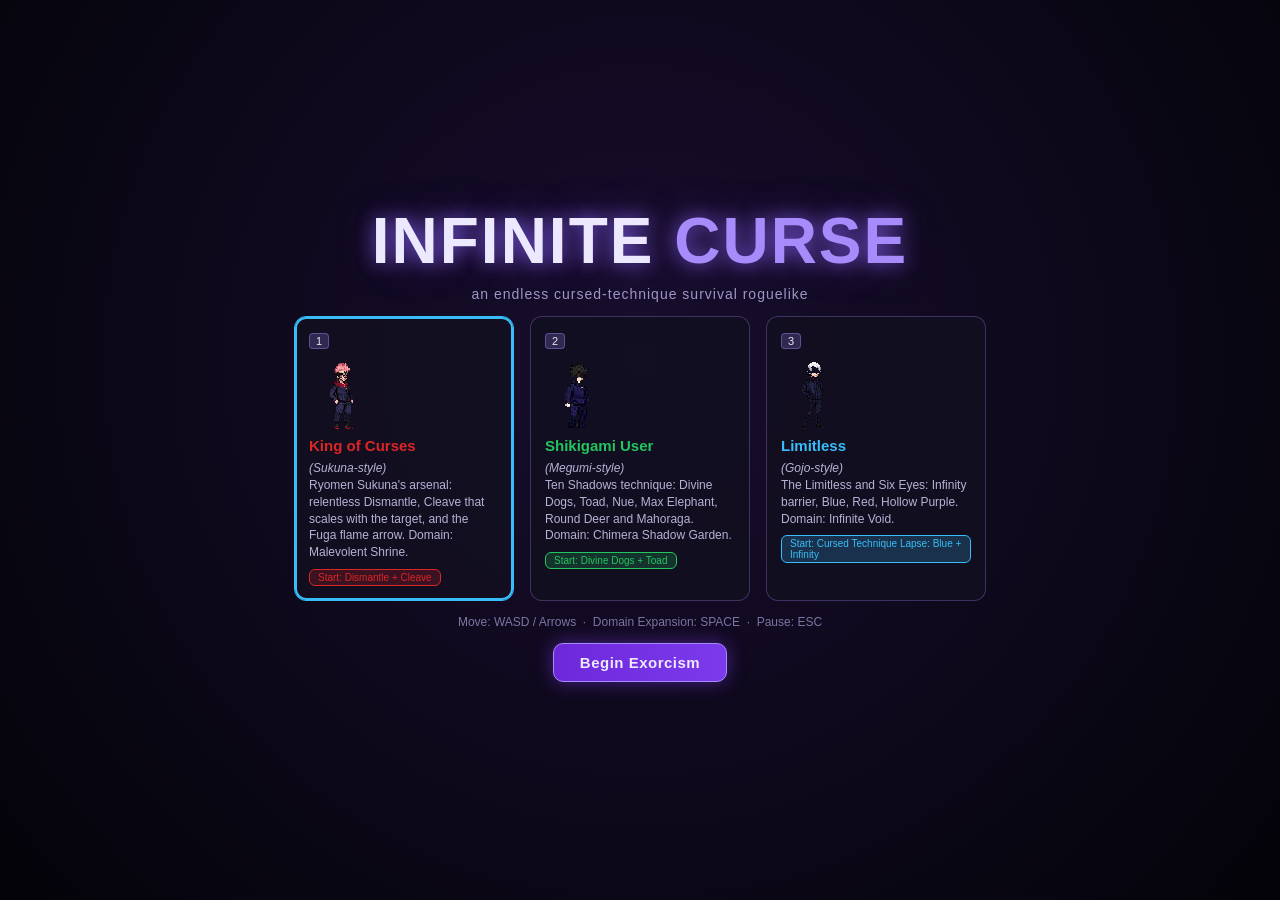
==== index.html @ 78629490 "Initial commit: Infinite Curse with contributor-friendly characters folder Co-Authored-By: Claude So" ====
<!DOCTYPE html>
<html lang="en">
<head>
<meta charset="UTF-8" />
<meta name="viewport" content="width=device-width, initial-scale=1.0" />
<title>Infinite Curse</title>
<link rel="stylesheet" href="style.css" />
</head>
<body>
<div id="app">
  <canvas id="game"></canvas>

  <div id="hud" class="hidden">
    <div class="bar-row">
      <div class="bar hp-bar"><div class="bar-fill hp-fill" id="hpFill"></div><span class="bar-label" id="hpLabel">100/100</span></div>
      <div class="lvl-badge" id="lvlBadge">Lv.1</div>
    </div>
    <div class="bar-row">
      <div class="bar xp-bar"><div class="bar-fill xp-fill" id="xpFill"></div></div>
    </div>
    <div class="bar-row" id="energyRow">
      <div class="bar energy-bar"><div class="bar-fill energy-fill" id="energyFill"></div><span class="bar-label" id="energyLabel">DOMAIN</span></div>
    </div>
    <div class="stats-row">
      <span id="timer">00:00</span>
      <span id="killCount">Curses Exorcised: 0</span>
    </div>
  </div>

  <div id="menu-overlay" class="overlay">
    <h1 class="title">INFINITE <span class="accent">CURSE</span></h1>
    <p class="subtitle">an endless cursed-technique survival roguelike</p>
    <div class="char-grid" id="charGrid"></div>
    <p class="hint">Move: WASD / Arrows &nbsp;·&nbsp; Domain Expansion: SPACE &nbsp;·&nbsp; Pause: ESC</p>
    <button class="btn primary" id="startBtn">Begin Exorcism</button>
    <p class="best" id="menuBest"></p>
  </div>

  <div id="levelup-overlay" class="overlay hidden">
    <h2 class="title small">CURSED TECHNIQUE <span class="accent">AWAKENING</span></h2>
    <div class="card-grid" id="upgradeCards"></div>
  </div>

  <div id="pause-overlay" class="overlay hidden">
    <h2 class="title small">PAUSED</h2>
    <p class="hint">Press ESC to resume</p>
  </div>

  <div id="gameover-overlay" class="overlay hidden">
    <h2 class="title small">CONSUMED <span class="accent">BY CURSE</span></h2>
    <div class="stats-final" id="finalStats"></div>
    <div class="go-buttons">
      <button class="btn primary" id="retryBtn">Retry</button>
      <button class="btn" id="menuBtn">Main Menu</button>
    </div>
  </div>

  <div id="banner" class="hidden"></div>
</div>
<!-- Add new characters here (see characters/README.md) -->
<script src="characters/registry.js"></script>
<script src="characters/itadori.js"></script>
<script src="characters/megumi.js"></script>
<script src="characters/gojo.js"></script>
<script src="game.js"></script>
</body>
</html>
---- style.css ----
* { margin: 0; padding: 0; box-sizing: border-box; }

html, body {
  width: 100%; height: 100%;
  overflow: hidden;
  background: #05050a;
  font-family: 'Segoe UI', 'Helvetica Neue', Arial, sans-serif;
  color: #e8e6f5;
  -webkit-font-smoothing: antialiased;
}

#app { position: relative; width: 100vw; height: 100vh; }

canvas#game { position: absolute; top: 0; left: 0; display: block; background: #060611; }

.hidden { display: none !important; }

/* ---------- HUD ---------- */
#hud {
  position: absolute; top: 14px; left: 14px; right: 14px;
  display: flex; flex-direction: column; gap: 4px;
  pointer-events: none;
  filter: drop-shadow(0 0 6px rgba(0,0,0,0.6));
}
.bar-row { display: flex; align-items: center; gap: 10px; }
.bar {
  position: relative; height: 16px; flex: 1;
  background: rgba(20,18,32,0.75);
  border: 1px solid rgba(140,120,220,0.35);
  border-radius: 8px;
  overflow: hidden;
  max-width: 420px;
}
.bar-fill { position: absolute; top: 0; left: 0; height: 100%; width: 0%; transition: width 0.15s linear; }
.hp-fill { background: linear-gradient(90deg,#7f1d1d,#ef4444); }
.xp-fill { background: linear-gradient(90deg,#6d28d9,#a78bfa); }
.energy-fill { background: linear-gradient(90deg,#0369a1,#38bdf8); }
.bar-label {
  position: absolute; inset: 0; display: flex; align-items: center; justify-content: center;
  font-size: 10px; font-weight: 700; letter-spacing: 0.5px; text-shadow: 0 1px 2px #000;
}
.energy-bar.ready { box-shadow: 0 0 10px 2px #38bdf8; animation: pulse 1s infinite; }
@keyframes pulse { 0%,100% { box-shadow: 0 0 6px 1px #38bdf8; } 50% { box-shadow: 0 0 16px 5px #7dd3fc; } }
.lvl-badge {
  background: rgba(109,40,217,0.85); border: 1px solid #a78bfa;
  padding: 2px 10px; border-radius: 8px; font-weight: 700; font-size: 12px;
}
.stats-row {
  display: flex; gap: 18px; font-size: 12px; color: #b9b4d9; margin-top: 2px;
  text-shadow: 0 1px 2px #000;
}

/* ---------- Overlays ---------- */
.overlay {
  position: absolute; inset: 0;
  display: flex; flex-direction: column; align-items: center; justify-content: center;
  gap: 14px;
  background: radial-gradient(circle at 50% 40%, rgba(40,20,70,0.55), rgba(3,3,8,0.92));
  text-align: center;
  padding: 24px;
}
.title {
  font-size: clamp(32px, 6vw, 64px);
  font-weight: 800;
  letter-spacing: 2px;
  color: #ece9ff;
  text-shadow: 0 0 18px rgba(140,100,255,0.75), 0 0 40px rgba(140,100,255,0.35);
}
.title.small { font-size: clamp(24px,4vw,36px); }
.accent { color: #a78bfa; }
.subtitle { color: #9d97c4; font-size: 14px; letter-spacing: 1px; margin-top: -6px; }
.hint { color: #7c76a3; font-size: 12px; }
.best { color: #6d67a0; font-size: 12px; }

.char-grid, .card-grid {
  display: flex; gap: 16px; flex-wrap: wrap; justify-content: center; max-width: 900px;
}
.char-card, .up-card {
  width: 220px;
  background: rgba(18,16,32,0.85);
  border: 1px solid rgba(140,120,220,0.35);
  border-radius: 12px;
  padding: 14px;
  cursor: pointer;
  transition: transform 0.12s ease, border-color 0.12s ease, box-shadow 0.12s ease;
  text-align: left;
}
.char-card:hover, .up-card:hover { transform: translateY(-4px); border-color: #a78bfa; box-shadow: 0 6px 24px rgba(140,100,255,0.25); }
.char-card.selected { border-color: #38bdf8; box-shadow: 0 0 0 2px #38bdf8 inset; }
.card-key {
  display: inline-block; font-size: 11px; background: rgba(140,120,220,0.25);
  border: 1px solid rgba(140,120,220,0.5); border-radius: 4px; padding: 1px 6px; margin-bottom: 8px;
}
.card-icon { display: block; width: 64px; height: 72px; margin: 2px 0 6px; image-rendering: pixelated; }
.card-name { font-weight: 700; font-size: 15px; margin-bottom: 6px; }
.card-desc { font-size: 12px; color: #b6b2d6; line-height: 1.4; }
.card-tag { display: inline-block; margin-top: 8px; font-size: 10px; padding: 2px 8px; border-radius: 6px; }

.up-card .card-name { display: flex; align-items: center; gap: 6px; }
.dot { width: 9px; height: 9px; border-radius: 50%; display: inline-block; flex: none; }
.card-lvl { font-size: 11px; color: #8d87b8; margin-top: 6px; }

.btn {
  background: rgba(140,120,220,0.15);
  border: 1px solid rgba(167,139,250,0.6);
  color: #ece9ff;
  padding: 10px 26px;
  border-radius: 10px;
  font-size: 15px;
  font-weight: 700;
  cursor: pointer;
  letter-spacing: 0.5px;
  transition: background 0.15s ease, transform 0.1s ease;
}
.btn:hover { background: rgba(167,139,250,0.3); transform: translateY(-2px); }
.btn.primary { background: linear-gradient(90deg,#6d28d9,#7c3aed); border-color: #a78bfa; box-shadow: 0 0 18px rgba(124,58,237,0.5); }

.stats-final { display: flex; gap: 26px; font-size: 14px; color: #c9c5ea; }
.stats-final b { display: block; font-size: 22px; color: #ece9ff; }
.go-buttons { display: flex; gap: 12px; }

#banner {
  position: absolute; top: 22%; left: 50%; transform: translate(-50%,-50%);
  font-size: 34px; font-weight: 900; letter-spacing: 2px; color: #f87171;
  text-shadow: 0 0 20px rgba(248,113,113,0.9), 0 0 40px rgba(248,113,113,0.5);
  pointer-events: none;
}
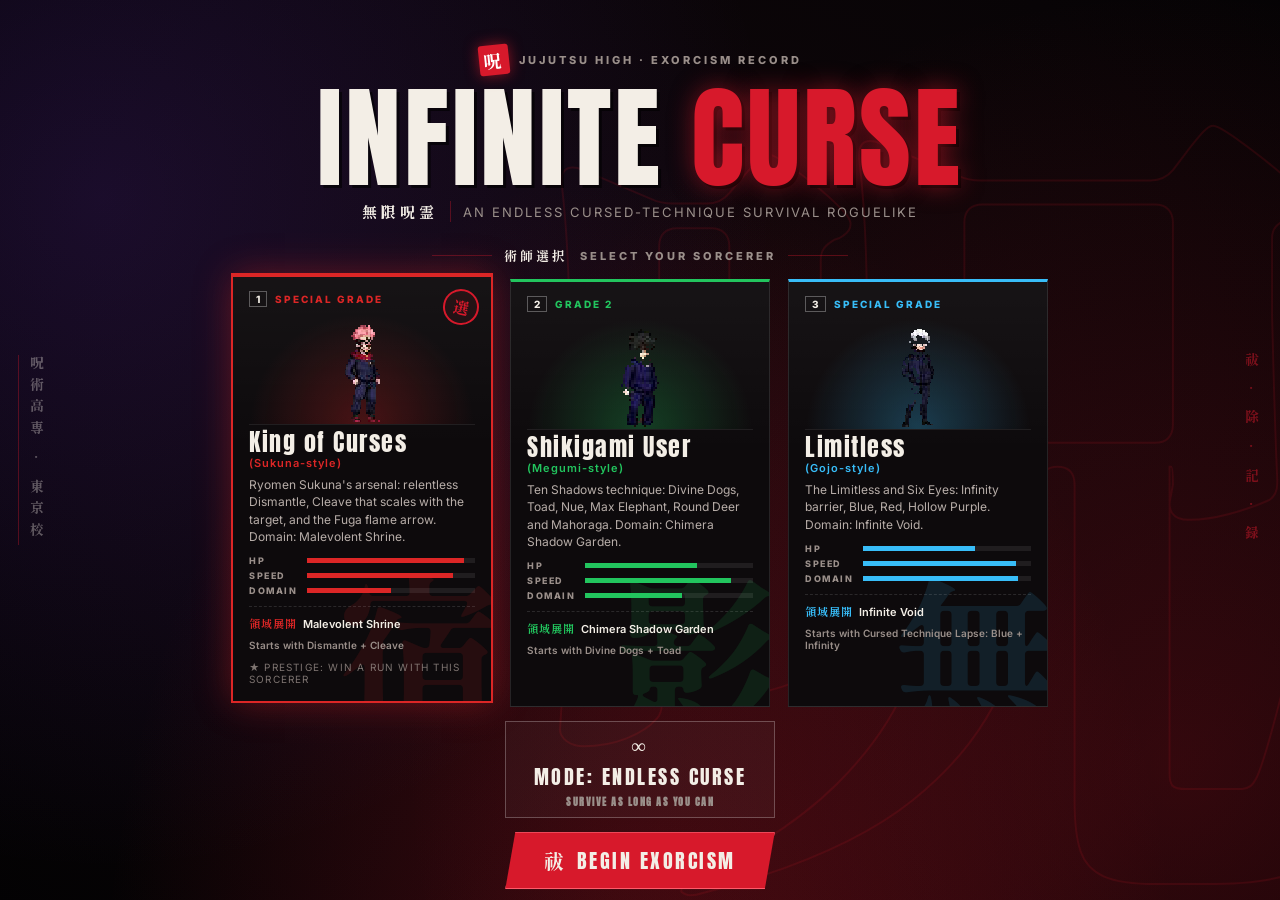
==== commit f455921f: "Restructure into assets/css/js, add Shibuya mode, prestige, story system, and standalone bundle Spli" ====
--- a/index.html
+++ b/index.html
@@ -4,7 +4,10 @@
 <meta charset="UTF-8" />
 <meta name="viewport" content="width=device-width, initial-scale=1.0" />
 <title>Infinite Curse</title>
-<link rel="stylesheet" href="style.css" />
+<link rel="preconnect" href="https://fonts.googleapis.com" />
+<link rel="preconnect" href="https://fonts.gstatic.com" crossorigin />
+<link href="https://fonts.googleapis.com/css2?family=Anton&family=Shippori+Mincho+B1:wght@700;800&family=Inter:wght@400;600;800&display=swap" rel="stylesheet" />
+<link rel="stylesheet" href="css/style.css" />
 </head>
 <body>
 <div id="app">
@@ -12,8 +15,8 @@
 
   <div id="hud" class="hidden">
     <div class="bar-row">
+      <div class="lvl-badge" id="lvlBadge">Lv.1</div>
       <div class="bar hp-bar"><div class="bar-fill hp-fill" id="hpFill"></div><span class="bar-label" id="hpLabel">100/100</span></div>
-      <div class="lvl-badge" id="lvlBadge">Lv.1</div>
     </div>
     <div class="bar-row">
       <div class="bar xp-bar"><div class="bar-fill xp-fill" id="xpFill"></div></div>
@@ -24,36 +27,156 @@
     <div class="stats-row">
       <span id="timer">00:00</span>
       <span id="killCount">Curses Exorcised: 0</span>
-    </div>
-  </div>
-
-  <div id="menu-overlay" class="overlay">
-    <h1 class="title">INFINITE <span class="accent">CURSE</span></h1>
-    <p class="subtitle">an endless cursed-technique survival roguelike</p>
+      <span id="dashLabel"></span>
+    </div>
+  </div>
+
+  <div id="bossBar" class="hidden">
+    <div class="boss-title"><span class="boss-grade">特級呪霊 · SPECIAL GRADE</span><span class="boss-name" id="bossName">JOGO</span></div>
+    <div class="boss-hp"><div class="boss-hp-fill" id="bossFill"></div></div>
+  </div>
+
+  <div id="menu-overlay" class="overlay menu">
+    <div class="menu-bg" id="menuBg"><span class="bg-kanji">呪</span></div>
+    <div class="side-text left">呪術高専 · 東京校</div>
+    <div class="side-text right">祓 · 除 · 記 · 録</div>
+    <header class="menu-head">
+      <div class="eyebrow"><span class="seal">呪</span>Jujutsu High · Exorcism Record</div>
+      <h1 class="title"><span class="t-white">INFINITE</span><span class="t-red">CURSE</span></h1>
+      <p class="subtitle"><span class="jp">無限呪霊</span>an endless cursed-technique survival roguelike</p>
+    </header>
+    <div class="section-label"><span>術師選択</span>Select your sorcerer</div>
     <div class="char-grid" id="charGrid"></div>
-    <p class="hint">Move: WASD / Arrows &nbsp;·&nbsp; Domain Expansion: SPACE &nbsp;·&nbsp; Pause: ESC</p>
-    <button class="btn primary" id="startBtn">Begin Exorcism</button>
+    <button class="btn mode-btn" id="modeBtn"></button>
+    <button class="btn primary" id="startBtn"><span class="btn-kanji">祓</span>Begin Exorcism</button>
+    <button class="btn" id="shopBtn"><span class="btn-kanji">呪</span>Shard Shop <span class="shop-have">◆ <b id="menuShards">0</b></span></button>
+    <p class="hint"><kbd>WASD</kbd> move <i>·</i> <kbd>SPACE</kbd> Domain Expansion <i>·</i> <kbd>ESC</kbd> pause <i>·</i> <kbd>1</kbd><kbd>2</kbd><kbd>3</kbd> pick</p>
     <p class="best" id="menuBest"></p>
   </div>
 
+  <div id="shop-overlay" class="overlay hidden">
+    <div class="ov-kanji">呪</div>
+    <h2 class="title small"><span class="t-white">CURSED</span> <span class="t-red">SHARDS</span></h2>
+    <p class="subtitle"><span class="jp">永久強化</span>permanent upgrades · you have <b>◆ <span id="shopShards">0</span></b></p>
+    <div class="card-grid shop-grid" id="shopGrid"></div>
+    <button class="btn" id="shopBack">Back <kbd>ESC</kbd></button>
+  </div>
+
+  <div id="victory-overlay" class="overlay hidden">
+    <div class="ov-kanji">祓</div>
+    <h2 class="title small"><span class="t-white">ALL DISASTERS</span> <span class="t-red">EXORCISED</span></h2>
+    <p class="subtitle"><span class="jp">勝利</span>the three Special Grades have fallen</p>
+    <div class="go-buttons">
+      <button class="btn primary" id="keepBtn"><span class="btn-kanji">続</span>Keep Fighting</button>
+      <button class="btn" id="cashBtn">Collect Shards</button>
+    </div>
+  </div>
+
+  <div id="prestige-overlay" class="hidden">
+    <div class="st-bg" id="pvBg"></div>
+    <div class="st-head"><span id="pvEyebrow"></span><h2 id="pvTitle"></h2></div>
+    <div class="st-stage">
+      <div class="st-frame" id="pvFrame"><img id="pvImg" alt="" /></div>
+      <canvas id="pvArt" class="pv-art hidden" width="360" height="540"></canvas>
+    </div>
+    <div class="st-caption" id="pvCaption">
+      <div class="st-name" id="pvName"></div>
+      <p class="st-text" id="pvText"></p>
+      <span class="st-next">&#9660;</span>
+    </div>
+    <div class="pv-reveal hidden" id="pvReveal">
+      <ul id="pvPerks"></ul>
+      <div class="go-buttons">
+        <button class="btn primary" id="pvAccept"><span class="btn-kanji">覇</span>Evolve</button>
+        <button class="btn" id="pvLater">Not yet</button>
+      </div>
+    </div>
+    <canvas id="pvWalker" class="pv-walker hidden" width="960" height="84"></canvas>
+    <div class="st-skip"><kbd>SPACE</kbd> next &nbsp; <kbd>ESC</kbd> skip</div>
+  </div>
+
   <div id="levelup-overlay" class="overlay hidden">
-    <h2 class="title small">CURSED TECHNIQUE <span class="accent">AWAKENING</span></h2>
+    <div class="ov-kanji">覚醒</div>
+    <h2 class="title small"><span class="t-white">CURSED TECHNIQUE</span> <span class="t-red">AWAKENING</span></h2>
+    <p class="subtitle"><span class="jp">術式覚醒</span>choose one</p>
     <div class="card-grid" id="upgradeCards"></div>
   </div>
 
   <div id="pause-overlay" class="overlay hidden">
-    <h2 class="title small">PAUSED</h2>
-    <p class="hint">Press ESC to resume</p>
+    <div class="ov-kanji">縛</div>
+    <h2 class="title small"><span class="t-white">BINDING</span> <span class="t-red">VOW</span></h2>
+    <p class="subtitle"><span class="jp">一時停止</span>the fight is paused</p>
+    <p class="hint">Press <kbd>ESC</kbd> to resume</p>
   </div>
 
   <div id="gameover-overlay" class="overlay hidden">
-    <h2 class="title small">CONSUMED <span class="accent">BY CURSE</span></h2>
+    <div class="ov-kanji red" id="goKanji">死</div>
+    <h2 class="title small" id="goTitle"><span class="t-white">CONSUMED</span> <span class="t-red">BY CURSE</span></h2>
+    <p class="subtitle"><span class="jp">呪いに呑まれた</span>your exorcism record</p>
+    <div id="goPanel" class="hidden">
+      <img id="goPanelImg" alt="">
+      <div class="panel-cap" id="goPanelCap"></div>
+    </div>
     <div class="stats-final" id="finalStats"></div>
     <div class="go-buttons">
-      <button class="btn primary" id="retryBtn">Retry</button>
+      <button class="btn primary" id="retryBtn"><span class="btn-kanji">再</span>Retry</button>
       <button class="btn" id="menuBtn">Main Menu</button>
     </div>
   </div>
+
+  <div id="panel" class="hidden">
+    <img id="panelImg" alt="">
+    <div class="panel-cap" id="panelCap"></div>
+  </div>
+
+  <div id="bark" class="hidden">
+    <div class="bark-face"><canvas id="barkFace" width="96" height="96"></canvas></div>
+    <div class="bark-body">
+      <div class="bark-name" id="barkName"></div>
+      <div class="bark-text" id="barkText"></div>
+    </div>
+  </div>
+
+  <div id="companion" class="hidden">
+    <div class="bark-face"><canvas id="compFace" width="96" height="96"></canvas></div>
+    <div class="bark-body">
+      <div class="bark-name" id="compName"></div>
+      <div class="bark-text" id="compText"></div>
+    </div>
+  </div>
+
+  <div id="dialogue-overlay" class="hidden">
+    <div class="dlg-dim"></div>
+    <div class="dlg-slash"></div>
+    <div class="dlg-portrait left" id="dlgLeft"><div class="dlg-frame"></div><canvas id="dlgPlayer" width="260" height="400"></canvas></div>
+    <div class="dlg-portrait right" id="dlgRight"><div class="dlg-frame"></div><canvas id="dlgBoss" width="420" height="420"></canvas></div>
+    <div class="dlg-wrap" id="dlgBox">
+      <div class="dlg-box">
+        <p class="dlg-text" id="dlgText"></p>
+        <span class="dlg-next">&#9660;</span>
+      </div>
+      <div class="dlg-name" id="dlgName"></div>
+    </div>
+    <div class="dlg-skip"><kbd>SPACE</kbd> next &nbsp; <kbd>ESC</kbd> skip</div>
+  </div>
+
+  <div id="story-overlay" class="hidden">
+    <div class="st-bg" id="stBg"></div>
+    <div class="st-head"><span id="stEyebrow"></span><h2 id="stTitle"></h2></div>
+    <div class="st-stage"><div class="st-frame" id="stFrame"><img id="stImg" alt="" /></div></div>
+    <div class="st-caption" id="stCaption">
+      <div class="st-name" id="stName"></div>
+      <p class="st-text" id="stText"></p>
+      <span class="st-next">&#9660;</span>
+    </div>
+    <div class="st-choice hidden" id="stChoice">
+      <p class="st-prompt" id="stPrompt"></p>
+      <div class="card-grid" id="stOptions"></div>
+    </div>
+    <div class="st-skip"><kbd>SPACE</kbd> next &nbsp; <kbd>ESC</kbd> skip to choice</div>
+  </div>
+
+  <div id="objective" class="hidden"><span class="ob-lv"></span><span class="ob-text"></span></div>
 
   <div id="banner" class="hidden"></div>
 </div>
@@ -62,6 +185,16 @@
 <script src="characters/itadori.js"></script>
 <script src="characters/megumi.js"></script>
 <script src="characters/gojo.js"></script>
-<script src="game.js"></script>
+<script src="characters/sukuna_heian_atlas.js"></script>
+<script src="characters/sukuna_heian.js"></script>
+<script src="js/meta.js"></script>
+<script src="js/story.js"></script>
+<script src="js/shibuya.js"></script>
+<script src="js/companion.js"></script>
+<script src="js/heian.js"></script>
+<script src="js/prestige.js"></script>
+<script src="js/enemies.js"></script>
+<script src="js/dialogue.js"></script>
+<script src="js/game.js"></script>
 </body>
 </html>
--- a/css/style.css
+++ b/css/style.css
@@ -0,0 +1,569 @@
+* { margin: 0; padding: 0; box-sizing: border-box; }
+
+:root {
+  --ink: #050405;
+  --paper: #f3eee6;
+  --muted: #9a8f8a;
+  --blood: #d7192b;
+  --blood-dk: #7a0c16;
+  --curse: #7c3aed;
+  --line: rgba(215,25,43,0.35);
+  --display: 'Anton', 'Impact', 'Haettenschweiler', sans-serif;
+  --jp: 'Shippori Mincho B1', 'Hiragino Mincho ProN', 'Yu Mincho', serif;
+  --body: 'Inter', 'Segoe UI', 'Helvetica Neue', Arial, sans-serif;
+}
+
+html, body {
+  width: 100%; height: 100%;
+  overflow: hidden;
+  background: var(--ink);
+  font-family: var(--body);
+  color: var(--paper);
+  -webkit-font-smoothing: antialiased;
+}
+
+#app { position: relative; width: 100vw; height: 100vh; }
+
+canvas#game { position: absolute; top: 0; left: 0; display: block; background: #060508; }
+
+.hidden { display: none !important; }
+
+/* ---------- HUD ---------- */
+#hud {
+  position: absolute; top: 14px; left: 14px; right: 14px;
+  display: flex; flex-direction: column; gap: 5px;
+  pointer-events: none;
+  filter: drop-shadow(0 0 6px rgba(0,0,0,0.7));
+}
+.bar-row { display: flex; align-items: center; gap: 8px; }
+.bar {
+  position: relative; height: 16px; flex: 1;
+  background: rgba(10,6,8,0.8);
+  border: 1px solid rgba(255,255,255,0.12);
+  border-left: 3px solid var(--blood);
+  overflow: hidden;
+  max-width: 420px;
+  clip-path: polygon(0 0, 100% 0, calc(100% - 8px) 100%, 0 100%);
+}
+.xp-bar, .energy-bar { margin-left: 52px; max-width: 368px; }
+.xp-bar { height: 7px; border-left-color: #fbbf24; }
+.bar-fill { position: absolute; top: 0; left: 0; height: 100%; width: 0%; transition: width 0.15s linear; }
+.hp-fill { background: linear-gradient(90deg, #5c0710, var(--blood) 70%, #ff4d5e); }
+.xp-fill { background: linear-gradient(90deg, #b45309, #fbbf24); }
+.energy-fill { background: linear-gradient(90deg, #1e1b4b, #4f46e5 60%, #a5b4fc); }
+.energy-bar { border-left-color: #818cf8; }
+.bar-label {
+  position: absolute; inset: 0; display: flex; align-items: center; justify-content: center;
+  font-size: 10px; font-weight: 800; letter-spacing: 1px; text-shadow: 0 1px 2px #000;
+}
+.energy-bar.ready { animation: pulse 1s infinite; }
+@keyframes pulse { 0%,100% { filter: drop-shadow(0 0 2px #818cf8); } 50% { filter: brightness(1.4) drop-shadow(0 0 8px #c7d2fe); } }
+.lvl-badge {
+  width: 44px; text-align: center;
+  background: var(--ink); border: 1px solid var(--blood);
+  padding: 2px 0; font-family: var(--display); font-size: 14px; letter-spacing: 1px;
+  box-shadow: 0 0 10px rgba(215,25,43,0.45);
+}
+.stats-row {
+  display: flex; gap: 18px; font-size: 12px; color: #d6cfc9; margin-top: 2px; margin-left: 52px;
+  font-weight: 600; letter-spacing: 0.5px; text-shadow: 0 1px 2px #000;
+}
+#timer { font-family: var(--display); font-size: 15px; letter-spacing: 1px; color: var(--paper); }
+
+/* ---------- Boss bar ---------- */
+#bossBar {
+  position: absolute; bottom: 26px; left: 50%; transform: translateX(-50%);
+  width: min(620px, calc(100vw - 32px)); pointer-events: none;
+  filter: drop-shadow(0 0 10px rgba(0,0,0,0.9));
+}
+.boss-title { display: flex; justify-content: space-between; align-items: baseline; margin-bottom: 4px; }
+.boss-grade { font-family: var(--jp); font-size: 12px; letter-spacing: 2px; color: #fca5a5; }
+.boss-name { font-family: var(--display); font-size: 24px; letter-spacing: 3px; }
+.boss-hp { height: 12px; background: rgba(10,6,8,0.85); border: 1px solid rgba(255,255,255,0.15); position: relative; overflow: hidden; }
+.boss-hp-fill { position: absolute; inset: 0 auto 0 0; width: 100%; background: linear-gradient(90deg, var(--blood-dk), var(--blood), #ff7a85); transition: width 0.12s linear; }
+
+/* ---------- Overlays ---------- */
+.overlay {
+  position: absolute; inset: 0;
+  display: flex; flex-direction: column; align-items: center; justify-content: center;
+  gap: 14px;
+  background:
+    radial-gradient(ellipse at 50% 120%, rgba(215,25,43,0.28), transparent 60%),
+    radial-gradient(ellipse at 50% 40%, rgba(20,8,12,0.75), rgba(3,2,3,0.95));
+  text-align: center;
+  padding: 24px 16px;
+  overflow-y: auto;
+  overflow-x: hidden;
+}
+.ov-kanji {
+  position: absolute !important; top: 50%; left: 50%; transform: translate(-50%, -50%);
+  font-family: var(--jp); font-weight: 800; font-size: min(62vh, 44vw); line-height: 1;
+  color: rgba(255,255,255,0.035); pointer-events: none; white-space: nowrap; user-select: none;
+}
+.ov-kanji.red { color: rgba(215,25,43,0.08); }
+.overlay > * { position: relative; }
+
+.title {
+  font-family: var(--display);
+  font-weight: 400;
+  font-size: clamp(48px, 9vw, 112px);
+  line-height: 0.95;
+  letter-spacing: 3px;
+  display: flex; gap: 0.25em; justify-content: center; flex-wrap: wrap;
+}
+.title.small { font-size: clamp(28px, 5vw, 52px); display: block; }
+.t-white { color: var(--paper); text-shadow: 3px 3px 0 rgba(0,0,0,0.6); }
+.t-red {
+  color: var(--blood);
+  text-shadow: 0 0 24px rgba(215,25,43,0.55), 3px 3px 0 #000;
+}
+.accent { color: var(--blood); }
+.subtitle { color: var(--muted); font-size: 13px; letter-spacing: 2px; text-transform: uppercase; display: flex; gap: 12px; align-items: center; justify-content: center; flex-wrap: wrap; }
+.subtitle .jp { font-family: var(--jp); font-weight: 800; color: var(--paper); letter-spacing: 4px; font-size: 15px; text-transform: none; border-right: 1px solid var(--line); padding-right: 12px; }
+.hint { color: #8b817c; font-size: 12px; letter-spacing: 0.5px; }
+.hint i { font-style: normal; color: var(--blood); margin: 0 4px; }
+kbd {
+  display: inline-block; font-family: var(--body); font-size: 10px; font-weight: 800;
+  padding: 1px 6px; margin: 0 1px; border: 1px solid rgba(255,255,255,0.25); border-bottom-width: 2px;
+  color: var(--paper); background: rgba(255,255,255,0.05);
+}
+.best { color: #fca5a5; font-size: 12px; letter-spacing: 1px; min-height: 1em; }
+
+/* ---------- Main menu ---------- */
+.menu { justify-content: flex-start; padding-top: max(28px, 5vh); }
+.menu > .menu-head { margin-top: auto; }
+.menu > .best { margin-bottom: auto; }
+.menu-bg { position: absolute !important; inset: 0; overflow: hidden; pointer-events: none; }
+.menu-bg::before {
+  content: ''; position: absolute; inset: -20%;
+  background:
+    radial-gradient(circle at 20% 30%, rgba(124,58,237,0.16), transparent 40%),
+    radial-gradient(circle at 80% 75%, rgba(215,25,43,0.22), transparent 45%);
+  animation: drift 14s ease-in-out infinite alternate;
+}
+@keyframes drift { to { transform: translate(4%, -3%) scale(1.08); } }
+.bg-kanji {
+  position: absolute; right: -6vw; top: 50%; transform: translateY(-50%);
+  font-family: var(--jp); font-weight: 800; font-size: 95vh; line-height: 1;
+  color: transparent; -webkit-text-stroke: 2px rgba(215,25,43,0.13);
+  user-select: none;
+}
+.ember {
+  position: absolute; bottom: -20px; width: 6px; height: 6px; border-radius: 50%;
+  background: #1a0508; box-shadow: 0 0 10px 4px rgba(124,20,40,0.55), 0 0 2px 1px rgba(255,80,100,0.6);
+  animation: rise linear infinite;
+  opacity: 0;
+}
+@keyframes rise {
+  0% { transform: translate(0, 0) scale(1); opacity: 0; }
+  10% { opacity: 0.9; }
+  100% { transform: translate(var(--dx, 30px), -110vh) scale(0.3); opacity: 0; }
+}
+.side-text {
+  position: absolute !important; top: 50%; transform: translateY(-50%);
+  writing-mode: vertical-rl; font-family: var(--jp); font-weight: 800; font-size: 14px; letter-spacing: 8px;
+  color: rgba(243,238,230,0.35); pointer-events: none;
+}
+.side-text.left { left: 18px; border-left: 1px solid var(--line); padding-left: 8px; }
+.side-text.right { right: 18px; color: rgba(215,25,43,0.5); }
+@media (max-width: 760px) { .side-text { display: none; } }
+
+.menu-head { display: flex; flex-direction: column; align-items: center; gap: 10px; }
+.eyebrow {
+  display: flex; align-items: center; gap: 10px;
+  font-size: 11px; font-weight: 800; letter-spacing: 3px; text-transform: uppercase; color: var(--muted);
+}
+.seal {
+  display: inline-grid; place-items: center; width: 30px; height: 30px;
+  background: var(--blood); color: #fff; font-family: var(--jp); font-weight: 800; font-size: 18px;
+  border-radius: 3px; transform: rotate(-6deg); box-shadow: 0 0 14px rgba(215,25,43,0.6);
+}
+.section-label {
+  display: flex; align-items: center; gap: 12px; margin-top: 10px;
+  font-size: 11px; font-weight: 800; letter-spacing: 3px; text-transform: uppercase; color: var(--muted);
+}
+.section-label span { font-family: var(--jp); color: var(--paper); font-size: 13px; letter-spacing: 3px; white-space: nowrap; }
+@media (max-width: 480px) { .section-label::before, .section-label::after { width: 20px; } }
+.section-label::before, .section-label::after { content: ''; width: 60px; height: 1px; background: var(--line); }
+
+/* ---------- Cards ---------- */
+.char-grid, .card-grid {
+  display: flex; gap: 18px; flex-wrap: wrap; justify-content: center; max-width: 960px; width: 100%;
+}
+.char-card, .up-card {
+  --c: var(--blood);
+  position: relative; overflow: hidden;
+  width: 260px; max-width: 100%;
+  background:
+    linear-gradient(180deg, rgba(255,255,255,0.04), transparent 40%),
+    #0d0a0c;
+  border: 1px solid rgba(255,255,255,0.1);
+  border-top: 3px solid var(--c);
+  padding: 14px 16px 16px;
+  cursor: pointer;
+  text-align: left;
+  transition: transform 0.15s ease, border-color 0.15s ease, box-shadow 0.15s ease;
+}
+.char-card:hover, .up-card:hover { transform: translateY(-5px); border-color: color-mix(in srgb, var(--c) 60%, transparent); box-shadow: 0 10px 30px rgba(0,0,0,0.6), 0 0 24px color-mix(in srgb, var(--c) 30%, transparent); }
+.char-card.selected {
+  border-color: var(--c);
+  box-shadow: 0 0 0 1px var(--c), 0 0 34px color-mix(in srgb, var(--c) 40%, transparent);
+  transform: translateY(-5px);
+}
+.char-card.selected::after {
+  content: '選'; position: absolute; top: 12px; right: 12px;
+  width: 32px; height: 32px; display: grid; place-items: center;
+  border: 2px solid var(--blood); color: var(--blood); border-radius: 50%;
+  font-family: var(--jp); font-weight: 800; font-size: 16px; transform: rotate(12deg);
+  background: rgba(215,25,43,0.08);
+}
+.cc-kanji {
+  position: absolute; right: -14px; bottom: -28px;
+  font-family: var(--jp); font-weight: 800; font-size: 170px; line-height: 1;
+  color: color-mix(in srgb, var(--c) 12%, transparent); pointer-events: none; user-select: none;
+}
+.card-key {
+  display: inline-block; font-size: 10px; font-weight: 800;
+  border: 1px solid rgba(255,255,255,0.3); padding: 1px 6px; color: var(--paper);
+}
+.cc-top { position: relative; display: flex; gap: 8px; align-items: center; }
+.cc-grade { font-size: 10px; font-weight: 800; letter-spacing: 2px; text-transform: uppercase; color: var(--c); }
+.cc-portrait {
+  position: relative; height: 112px; margin: 6px 0 4px;
+  display: flex; align-items: flex-end; justify-content: center;
+  background: radial-gradient(ellipse at 50% 100%, color-mix(in srgb, var(--c) 28%, transparent), transparent 70%);
+  border-bottom: 1px solid rgba(255,255,255,0.08);
+}
+.card-icon { display: block; image-rendering: pixelated; }
+.card-name { position: relative; font-family: var(--display); font-size: 24px; letter-spacing: 1.5px; line-height: 1.1; color: var(--paper); }
+.cc-sub { position: relative; font-size: 11px; letter-spacing: 1px; color: var(--c); font-weight: 600; margin-bottom: 6px; }
+.card-desc { position: relative; font-size: 12px; color: #b8aea9; line-height: 1.45; }
+.cc-stats { position: relative; display: grid; grid-template-columns: auto 1fr; gap: 4px 10px; align-items: center; margin-top: 10px; }
+.cc-stats span { font-size: 9px; font-weight: 800; letter-spacing: 1.5px; color: var(--muted); }
+.cc-stats .pip { height: 5px; background: rgba(255,255,255,0.08); position: relative; }
+.cc-stats .pip i { position: absolute; inset: 0 auto 0 0; background: var(--c); }
+.cc-domain {
+  position: relative; margin-top: 10px; padding-top: 8px; border-top: 1px dashed rgba(255,255,255,0.12);
+  font-size: 11px; color: var(--paper); font-weight: 600;
+}
+.cc-domain b { font-family: var(--jp); color: var(--c); font-weight: 800; margin-right: 6px; letter-spacing: 1px; }
+.card-tag { position: relative; display: inline-block; margin-top: 8px; font-size: 10px; font-weight: 600; color: var(--muted); }
+
+/* level-up talismans */
+.up-card { width: 240px; padding-bottom: 18px; }
+.up-card .cc-kanji { font-size: 140px; bottom: -22px; }
+.up-card .card-name { font-size: 20px; margin: 10px 0 8px; }
+.up-tag {
+  position: relative; display: inline-block; font-size: 10px; font-weight: 800; letter-spacing: 1.5px;
+  padding: 2px 8px; margin-left: 6px; background: color-mix(in srgb, var(--c) 18%, transparent); color: var(--c);
+  border: 1px solid color-mix(in srgb, var(--c) 50%, transparent);
+}
+.up-card .card-key { vertical-align: middle; }
+
+/* ---------- Buttons ---------- */
+.btn {
+  display: inline-flex; align-items: center; gap: 10px;
+  background: rgba(255,255,255,0.03);
+  border: 1px solid rgba(255,255,255,0.25);
+  color: var(--paper);
+  padding: 12px 28px;
+  font-family: var(--display);
+  font-size: 20px;
+  letter-spacing: 2.5px;
+  text-transform: uppercase;
+  cursor: pointer;
+  transition: background 0.15s ease, transform 0.1s ease, box-shadow 0.15s ease;
+}
+.btn:hover { background: rgba(255,255,255,0.08); transform: translateY(-2px); }
+.btn.primary {
+  background: var(--blood); border-color: #ff5a6a;
+  clip-path: polygon(10px 0, 100% 0, calc(100% - 10px) 100%, 0 100%);
+  padding: 12px 38px;
+  box-shadow: 0 0 30px rgba(215,25,43,0.5);
+}
+.btn.primary:hover { background: #ef2236; }
+.btn-kanji { font-family: var(--jp); font-weight: 800; font-size: 20px; }
+.btn:focus-visible { outline: 2px solid var(--paper); outline-offset: 3px; }
+
+/* ---------- Game over ---------- */
+.stats-final { display: flex; gap: 0; flex-wrap: wrap; justify-content: center; }
+.stats-final > div {
+  min-width: 150px; padding: 10px 20px; font-size: 11px; font-weight: 800; letter-spacing: 2px; color: var(--muted); text-transform: uppercase;
+  border-left: 1px solid var(--line);
+}
+.stats-final > div:first-child { border-left: none; }
+.stats-final b { display: block; font-family: var(--display); font-weight: 400; font-size: 40px; letter-spacing: 1px; color: var(--paper); }
+.go-buttons { display: flex; gap: 12px; flex-wrap: wrap; justify-content: center; }
+
+/* ---------- In-game banter popup ---------- */
+#bark {
+  --c: var(--paper);
+  position: absolute; left: 16px; bottom: 84px; z-index: 2;
+  display: flex; align-items: flex-end; gap: 0;
+  max-width: min(520px, calc(100vw - 32px));
+  pointer-events: none;
+  animation: barkIn 0.3s cubic-bezier(.2,1.4,.4,1) both;
+  filter: drop-shadow(4px 4px 0 rgba(0,0,0,0.6));
+}
+@keyframes barkIn { from { transform: translateX(-110%) rotate(-4deg); opacity: 0; } }
+.bark-face {
+  flex: none; width: 96px; height: 96px; position: relative; z-index: 1;
+  background: radial-gradient(circle at 50% 70%, color-mix(in srgb, var(--c) 45%, #000), #050405 75%);
+  border: 3px solid var(--c);
+  clip-path: polygon(8% 0, 100% 4%, 92% 100%, 0 94%);
+  transform: rotate(-3deg);
+}
+.bark-face canvas { width: 100%; height: 100%; display: block; }
+.bark-body {
+  position: relative; margin-left: -8px; padding: 24px 22px 16px 24px; min-height: 74px;
+  background: #000; color: #fff;
+  clip-path: polygon(0 10%, 100% 0, 97% 100%, 3% 92%);
+  outline: 2px solid #fff; outline-offset: -6px;
+}
+.bark-name {
+  position: absolute; top: 4px; left: 18px;
+  font-family: var(--display); font-size: 16px; letter-spacing: 1.5px; line-height: 1;
+  padding: 3px 10px; background: #fff; color: #000; transform: rotate(-3deg);
+}
+#bark.boss .bark-name { background: var(--blood); color: #fff; }
+.bark-text { font-size: 15px; font-weight: 600; line-height: 1.4; margin-top: 8px; }
+@media (max-height: 520px) { #bark { bottom: 70px; } }
+
+/* ---------- Boss conversation (Persona-style) ---------- */
+#dialogue-overlay {
+  --pc: #f3eee6; --bc: #d7192b;
+  position: absolute; inset: 0; overflow: hidden; cursor: pointer; user-select: none;
+}
+.dlg-dim { position: absolute; inset: 0; background: rgba(0,0,0,0.55); animation: dlgFade 0.25s ease both; }
+.dlg-slash {
+  position: absolute; left: -10%; right: -10%; top: 18%; height: 46%;
+  background:
+    repeating-linear-gradient(-62deg, transparent 0 22px, rgba(0,0,0,0.18) 22px 26px),
+    var(--blood);
+  transform: skewY(-9deg);
+  box-shadow: 0 0 0 6px #000, 0 0 0 9px var(--paper);
+  animation: dlgSlash 0.35s cubic-bezier(.2,1.4,.4,1) both;
+}
+@keyframes dlgFade { from { opacity: 0; } }
+@keyframes dlgSlash { from { transform: skewY(-9deg) scaleX(0); } }
+
+.dlg-portrait {
+  position: absolute; bottom: 150px; display: grid; place-items: end center;
+  transition: filter 0.2s ease, transform 0.25s cubic-bezier(.2,1.4,.4,1);
+}
+.dlg-portrait canvas { position: relative; image-rendering: pixelated; display: block; filter: drop-shadow(6px 6px 0 #000); }
+.dlg-portrait.left { left: max(4vw, 12px); animation: dlgInL 0.4s cubic-bezier(.2,1.3,.4,1) both; }
+.dlg-portrait.right { right: max(4vw, 12px); animation: dlgInR 0.4s 0.08s cubic-bezier(.2,1.3,.4,1) both; }
+.dlg-portrait.left canvas { height: min(380px, 52vh, 92vw); width: auto; }
+.dlg-portrait.left.bust canvas { height: min(420px, 56vh, 46vw); }
+.dlg-portrait.left.bust canvas { filter: drop-shadow(8px 8px 0 #000); }
+.dlg-portrait.right canvas { height: min(420px, 56vh, 46vw); width: auto; }
+.dlg-frame {
+  position: absolute; inset: 12% 0 0 0;
+  clip-path: polygon(14% 0, 100% 6%, 88% 100%, 0 92%);
+}
+.left .dlg-frame { background: #000; box-shadow: inset 0 0 0 4px var(--pc); }
+.right .dlg-frame { background: #000; }
+.left .dlg-frame::after, .right .dlg-frame::after {
+  content: ''; position: absolute; inset: 6px;
+  clip-path: polygon(14% 0, 100% 6%, 88% 100%, 0 92%);
+}
+.left .dlg-frame::after { background: radial-gradient(circle at 50% 70%, color-mix(in srgb, var(--pc) 55%, #000), #0a0a0a 75%); }
+.right .dlg-frame::after { background: radial-gradient(circle at 50% 60%, color-mix(in srgb, var(--bc) 55%, #000), #0a0a0a 75%); }
+@keyframes dlgInL { from { transform: translateX(-120%) rotate(-8deg); } }
+@keyframes dlgInR { from { transform: translateX(120%) rotate(8deg); } }
+#dialogue-overlay.p-speaks .right, #dialogue-overlay.b-speaks .left { filter: brightness(0.35) saturate(0.4); transform: scale(0.92); }
+#dialogue-overlay.p-speaks .left, #dialogue-overlay.b-speaks .right { transform: scale(1.04) rotate(-1deg); }
+
+.dlg-wrap {
+  position: absolute; left: 50%; bottom: 26px; width: min(760px, calc(100vw - 32px));
+  transform: translateX(-50%) rotate(-1.5deg);
+  animation: dlgSlam 0.22s cubic-bezier(.2,1.6,.4,1) both;
+}
+.dlg-box {
+  position: relative;
+  background: #000; color: #fff;
+  padding: 30px 34px 26px;
+  clip-path: polygon(0 8%, 100% 0, 98% 100%, 2% 94%);
+  outline: 4px solid #fff; outline-offset: -10px;
+  min-height: 118px;
+}
+@keyframes dlgSlam { from { transform: translateX(-50%) rotate(-4deg) scale(0.9); opacity: 0.4; } }
+.dlg-name {
+  position: absolute; top: -14px; left: 34px;
+  font-family: var(--display); font-size: 26px; letter-spacing: 2px; line-height: 1;
+  padding: 6px 18px 6px 14px;
+  background: #fff; color: #000;
+  transform: rotate(-6deg) translateY(-6px);
+  clip-path: polygon(0 0, 100% 10%, 92% 100%, 4% 88%);
+}
+.p-speaks .dlg-name { box-shadow: inset 6px 0 0 var(--pc); }
+.b-speaks .dlg-name { background: var(--blood); color: #fff; left: auto; right: 34px; transform: rotate(5deg) translateY(-6px); }
+.dlg-text {
+  margin-top: 14px; font-size: clamp(15px, 2.2vw, 19px); font-weight: 600; line-height: 1.45; letter-spacing: 0.2px;
+  min-height: 2.9em;
+}
+.dlg-next {
+  position: absolute; right: 30px; bottom: 16px; color: var(--blood); font-size: 16px;
+  animation: dlgBob 0.7s ease-in-out infinite alternate;
+}
+@keyframes dlgBob { to { transform: translateY(4px); } }
+.dlg-skip {
+  position: absolute; top: 16px; right: 16px; font-size: 11px; font-weight: 800; letter-spacing: 1px; color: #fff;
+  text-shadow: 0 1px 2px #000;
+}
+@media (max-width: 600px) {
+  .dlg-portrait { bottom: 190px; }
+  .dlg-portrait.left canvas { height: min(300px, 38vh); }
+  .dlg-portrait.left.bust canvas, .dlg-portrait.right canvas { height: 46vw; }
+  .dlg-name { font-size: 20px; }
+  .dlg-box { padding: 28px 22px 22px; }
+}
+
+/* ---------- Banner (boss arrival) ---------- */
+#banner {
+  position: absolute; top: 26%; left: 50%; transform: translate(-50%,-50%);
+  width: 100%; text-align: center; pointer-events: none;
+  animation: bannerIn 2.8s ease forwards;
+}
+#banner .b-jp { display: block; font-family: var(--jp); font-weight: 800; font-size: 18px; letter-spacing: 8px; color: #fca5a5; }
+#banner .b-name { display: block; font-family: var(--display); font-size: clamp(44px, 8vw, 90px); letter-spacing: 6px; color: var(--paper); text-shadow: 0 0 30px rgba(215,25,43,0.8), 4px 4px 0 #000; }
+#banner .b-sub { display: block; font-size: 12px; font-weight: 800; letter-spacing: 4px; color: var(--muted); text-transform: uppercase; }
+@keyframes bannerIn {
+  0% { opacity: 0; letter-spacing: 30px; }
+  12% { opacity: 1; letter-spacing: normal; }
+  80% { opacity: 1; }
+  100% { opacity: 0; }
+}
+
+@media (prefers-reduced-motion: reduce) {
+  .ember, .menu-bg::before { animation: none; }
+}
+
+/* technique art on upgrade cards */
+.up-card .card-fx { display: block; width: 120px; height: 80px; margin: 6px 0 0; position: relative; filter: drop-shadow(0 0 10px var(--c)); }
+
+/* ---------- Shard shop ---------- */
+.shop-have { font-family: var(--body, inherit); font-size: 14px; letter-spacing: 1px; color: #fca5a5; }
+.shop-card { cursor: pointer; }
+.shop-card.poor { opacity: 0.55; }
+.shop-card.maxed { opacity: 0.8; cursor: default; border-color: #4ade80; }
+.shop-cost { margin-top: 10px; font-family: var(--display); font-size: 22px; letter-spacing: 2px; color: #fca5a5; }
+.shop-card.maxed .shop-cost { color: #4ade80; }
+.shop-grid { max-width: 1000px; flex-wrap: wrap; }
+.shards-earned { margin-top: 6px; font-size: 18px; font-weight: 800; letter-spacing: 2px; color: #fca5a5; }
+#shop-overlay, #victory-overlay { background: radial-gradient(ellipse at 50% 120%, rgba(215,25,43,0.28), transparent 60%), #060306; z-index: 5; }
+
+/* ---------- Manga-panel cut-ins ---------- */
+#panel {
+  --tilt: -3deg;
+  position: absolute; right: 24px; top: 96px; z-index: 3;
+  max-width: min(34vw, 340px);
+  background: #000; border: 4px solid #fff; padding: 0;
+  transform: rotate(var(--tilt));
+  box-shadow: 8px 8px 0 rgba(0,0,0,0.65);
+  pointer-events: none;
+  animation: panelSlam 0.4s cubic-bezier(.2,1.5,.4,1) both;
+}
+@keyframes panelSlam {
+  from { transform: translateX(120%) rotate(calc(var(--tilt) + 10deg)) scale(1.15); opacity: 0; }
+}
+#panel img { display: block; width: 100%; max-height: 46vh; object-fit: cover; object-position: top; }
+.panel-cap {
+  padding: 8px 12px 9px; background: #000; color: #fff;
+  font-family: var(--display); font-size: 15px; letter-spacing: 1px; line-height: 1.25;
+  border-top: 3px solid var(--blood);
+}
+#goPanel {
+  position: absolute; right: 2%; top: 50%; width: min(17vw, 240px);
+  transform: translateY(-50%) rotate(4deg);
+  background: #000; border: 4px solid #fff; box-shadow: 8px 8px 0 rgba(0,0,0,0.65);
+  pointer-events: none;
+}
+#goPanel img { display: block; width: 100%; max-height: 62vh; object-fit: cover; object-position: top; }
+@media (max-width: 1200px) { #goPanel { display: none; } }
+@media (max-width: 900px) { #panel { max-width: 40vw; } }
+
+/* ---------- Story prologue ---------- */
+#story-overlay { position: absolute; inset: 0; z-index: 8; display: flex; flex-direction: column; align-items: center; background: #050305; overflow: hidden; }
+#story-overlay.hidden { display: none; }
+.st-bg { position: absolute; inset: -30px; background-size: cover; background-position: center; filter: blur(22px) brightness(0.28) grayscale(1) contrast(1.2); transition: background-image 0.2s; }
+.st-head { position: relative; text-align: center; padding: 18px 16px 6px; }
+#stEyebrow { display: block; font-size: 11px; font-weight: 800; letter-spacing: 3px; text-transform: uppercase; color: #fca5a5; }
+#stTitle { margin: 4px 0 0; font-family: var(--display); font-weight: 400; font-size: clamp(26px, 5vw, 44px); letter-spacing: 3px; text-transform: uppercase; color: var(--paper); }
+.st-stage { position: relative; flex: 1; min-height: 0; width: 100%; display: flex; align-items: center; justify-content: center; padding: 8px 16px; }
+.st-frame { max-height: 100%; max-width: min(92vw, 900px); background: #fff; padding: 8px; box-shadow: 10px 10px 0 #000, 0 0 60px rgba(0,0,0,0.8); transform: rotate(-0.8deg); animation: stSlam 0.32s cubic-bezier(.2,1.3,.4,1) both; display: flex; }
+.st-frame img { display: block; max-width: 100%; max-height: calc(100vh - 330px); min-height: 160px; object-fit: contain; background: #000; }
+@keyframes stSlam { from { opacity: 0; transform: rotate(-3deg) scale(1.12); } to { opacity: 1; transform: rotate(-0.8deg) scale(1); } }
+.st-caption { position: relative; width: min(900px, 94vw); margin: 4px 0 52px; padding: 30px 28px 22px; background: rgba(8,6,9,0.94); border: 2px solid var(--paper); box-shadow: 8px 8px 0 #000; animation: stSlam 0.28s ease both; cursor: pointer; }
+.st-caption.hidden { display: none; }
+.st-name { position: absolute; top: -16px; left: 24px; padding: 3px 18px; background: var(--paper); color: #000; font-family: var(--display); font-size: 22px; letter-spacing: 2px; box-shadow: inset 6px 0 0 var(--sc, #fff); padding-left: 24px; transform: rotate(-2deg); }
+.st-text { margin: 0; min-height: 3.2em; font-size: clamp(16px, 2.4vw, 22px); line-height: 1.5; font-weight: 600; text-align: left; }
+.st-next { position: absolute; right: 18px; bottom: 10px; color: var(--sc, #fff); animation: stBlink 0.9s infinite; }
+@keyframes stBlink { 50% { opacity: 0.2; } }
+.st-skip { position: absolute; bottom: 14px; right: 18px; font-size: 11px; letter-spacing: 1.5px; color: var(--muted); text-transform: uppercase; }
+.st-choice { position: absolute; left: 0; right: 0; bottom: 0; padding: 20px 16px 28px; display: flex; flex-direction: column; align-items: center; gap: 12px; background: linear-gradient(to top, #050305 55%, rgba(5,3,5,0.0)); }
+.st-choice.hidden { display: none; }
+.st-prompt { margin: 0; font-family: var(--display); font-size: clamp(20px, 3vw, 30px); letter-spacing: 2px; text-transform: uppercase; color: var(--paper); }
+.omen-card { cursor: pointer; }
+.omen-name { margin: 2px 0 6px; font-size: 12px; font-weight: 800; letter-spacing: 2px; text-transform: uppercase; color: #fca5a5; }
+.omen-up { color: #86efac; font-size: 13px; font-weight: 600; }
+.omen-down { color: #fca5a5; font-size: 13px; font-weight: 600; }
+@media (max-width: 700px) { .st-frame img { max-height: 34vh; } .st-caption { margin-bottom: 40px; padding: 26px 18px 18px; } }
+.st-stage { transition: opacity 0.25s, filter 0.25s; }
+#story-overlay.choosing .st-stage { opacity: 0.22; filter: blur(3px); }
+#story-overlay.choosing .st-choice { top: 90px; justify-content: center; background: none; }
+.st-choice .card-grid { gap: 18px; }
+
+/* ---------- Prologue companion (top-left, under the HUD) ---------- */
+#companion {
+  --c: var(--paper);
+  position: absolute; left: 16px; top: 112px; z-index: 2;
+  display: flex; align-items: flex-end; gap: 0;
+  max-width: min(460px, calc(100vw - 32px));
+  pointer-events: none;
+  animation: barkIn 0.3s cubic-bezier(.2,1.4,.4,1) both;
+  filter: drop-shadow(4px 4px 0 rgba(0,0,0,0.6));
+}
+#companion .bark-name { background: var(--c); color: #000; }
+
+/* ---------- Prestige ---------- */
+.char-card.prestige { box-shadow: 0 0 0 2px #fbbf24, 0 0 34px rgba(251,191,36,0.35); }
+.char-card.prestige .cc-grade { color: #fbbf24; }
+.cc-prestige { margin-top: 8px; position: relative; z-index: 2; }
+.pr-btn { width: 100%; padding: 7px 10px; font: 800 11px/1 var(--body); letter-spacing: 1.5px; text-transform: uppercase; cursor: pointer; background: rgba(0,0,0,0.5); color: var(--muted); border: 1px solid rgba(255,255,255,0.2); }
+.pr-btn.ready { color: #000; background: #fbbf24; border-color: #fde68a; box-shadow: 0 0 18px rgba(251,191,36,0.5); }
+.pr-btn.poor { opacity: 0.6; cursor: default; }
+.pr-btn.on { color: #fbbf24; border-color: #fbbf24; }
+.pr-lock { display: block; font-size: 10px; letter-spacing: 1.2px; text-transform: uppercase; color: var(--muted); opacity: 0.8; }
+#dashLabel { margin-left: auto; font-size: 11px; font-weight: 800; letter-spacing: 1.2px; text-transform: uppercase; color: var(--muted); }
+#dashLabel.ready { color: #fbbf24; }
+#prestige-overlay { position: absolute; inset: 0; z-index: 9; display: flex; flex-direction: column; align-items: center; background: #050305; overflow: hidden; }
+#prestige-overlay.hidden { display: none; }
+#prestige-overlay .st-frame img { max-height: calc(100vh - 340px); }
+.pv-art { position: relative; height: min(44vh, 540px); width: auto; margin-top: 8px; }
+.pv-art.hidden, .pv-walker.hidden, .pv-reveal.hidden { display: none; }
+.pv-reveal { position: relative; width: min(640px, 92vw); margin-bottom: 18px; text-align: left; }
+.pv-reveal ul { list-style: none; margin: 0 0 14px; padding: 0; font-size: 14px; font-weight: 600; line-height: 1.7; }
+.pv-reveal li::before { content: '◆ '; color: #fbbf24; }
+.pv-reveal .pv-cost { color: #fbbf24; font-weight: 800; }
+.pv-reveal .pv-cost::before { content: ''; }
+.pv-reveal .pv-cost span { color: var(--muted); font-weight: 600; }
+.pv-walker { position: relative; width: min(960px, 100vw); height: 84px; image-rendering: pixelated; margin-bottom: 34px; }
+#prestige-overlay .st-name { box-shadow: inset 6px 0 0 var(--sc, #fff); }
+#pvEyebrow { display: block; font-size: 11px; font-weight: 800; letter-spacing: 3px; text-transform: uppercase; color: #fbbf24; }
+#pvTitle { margin: 4px 0 0; font-family: var(--display); font-weight: 400; font-size: clamp(26px, 5vw, 44px); letter-spacing: 3px; text-transform: uppercase; color: var(--paper); }
+
+/* ---------- Shibuya mode ---------- */
+.mode-btn { flex-direction: column; gap: 2px; padding-top: 8px; padding-bottom: 8px; }
+.mode-btn small { display: block; font-size: 10px; letter-spacing: 1.5px; color: var(--muted); text-transform: uppercase; font-weight: 600; }
+#objective {
+  position: absolute; bottom: 18px; left: 50%; transform: translateX(-50%);
+  display: flex; flex-direction: column; align-items: center; gap: 2px; pointer-events: none;
+  padding: 7px 18px 8px; background: rgba(8,6,10,0.72); border: 1px solid rgba(253,224,71,0.35);
+  border-top: 3px solid #fde047; max-width: min(90vw, 560px); text-align: center;
+}
+#objective .ob-lv { font-size: 10px; font-weight: 800; letter-spacing: 3px; color: #fde047; text-transform: uppercase; }
+#objective .ob-text { font-size: 13px; font-weight: 600; letter-spacing: 0.5px; color: var(--paper); }
+#objective.sealed { border-color: rgba(239,68,68,0.5); border-top-color: #ef4444; }
+#objective.sealed .ob-lv { color: #fca5a5; }
